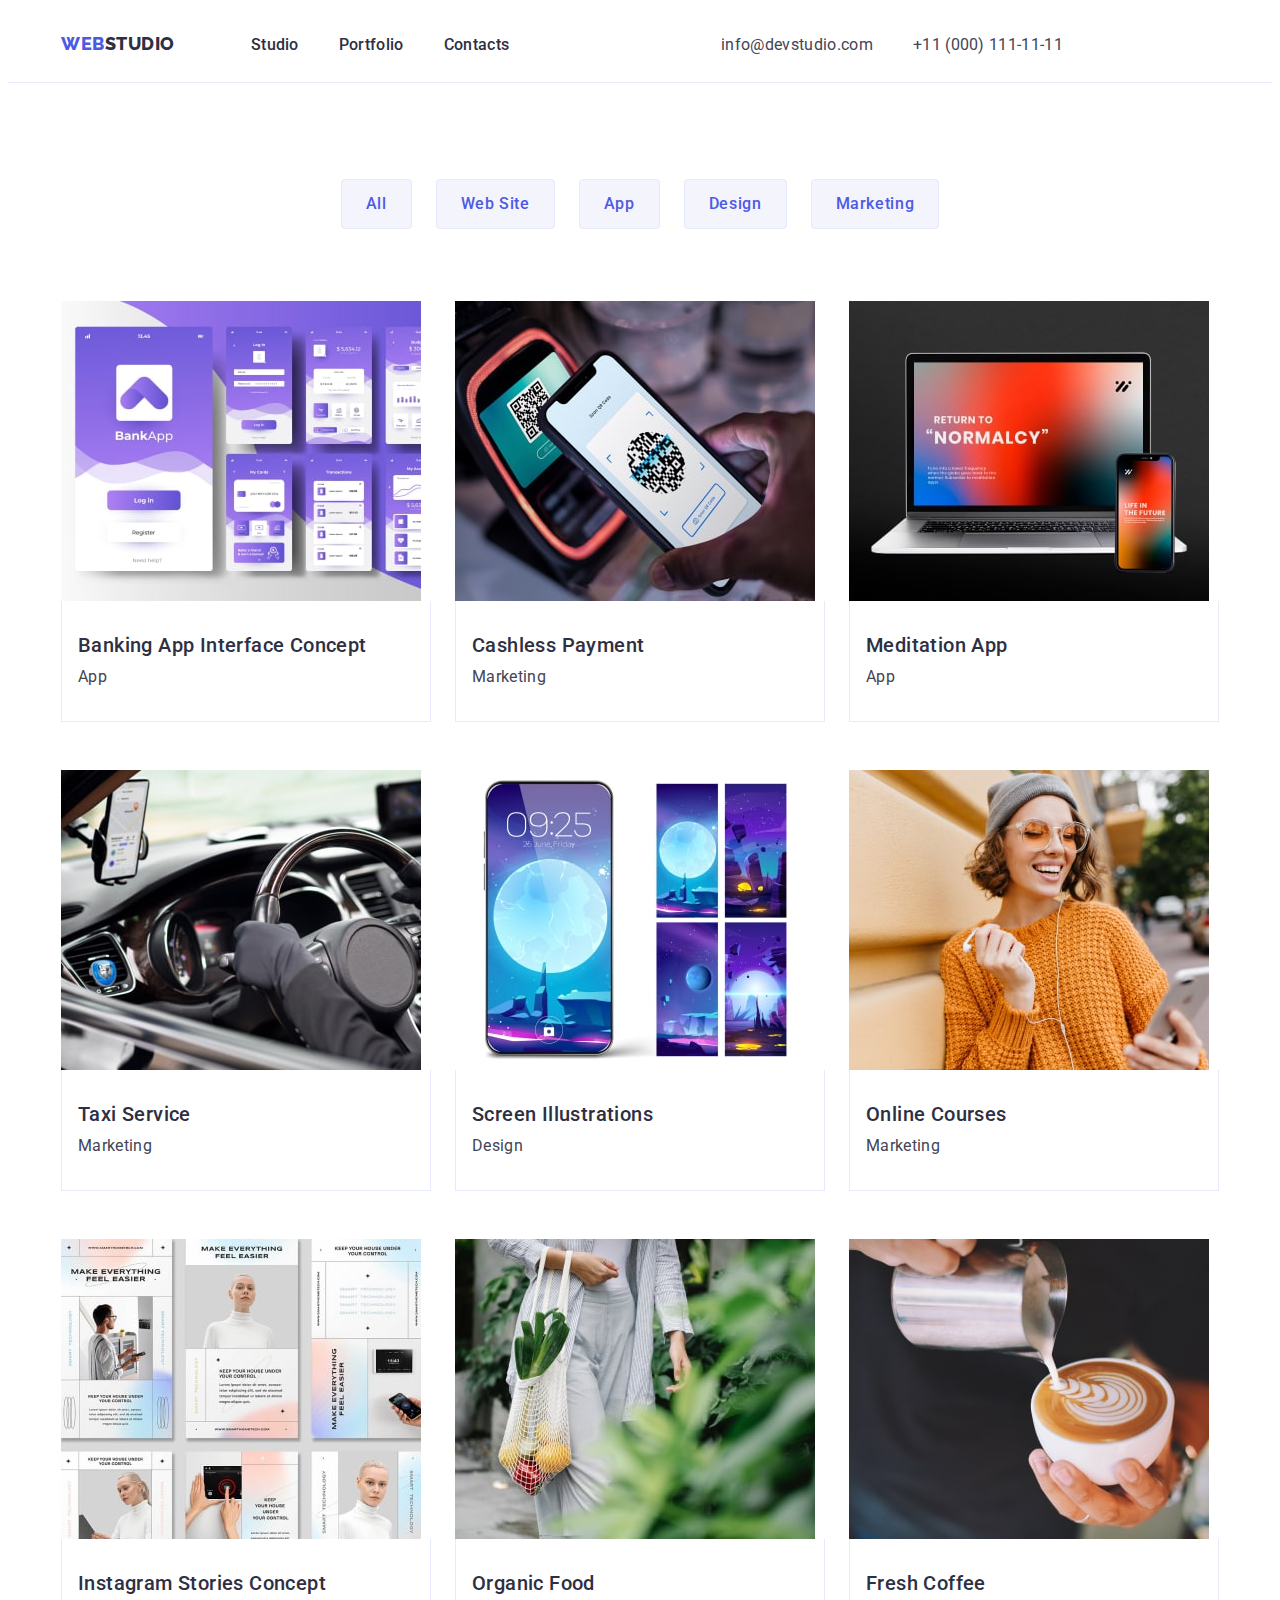
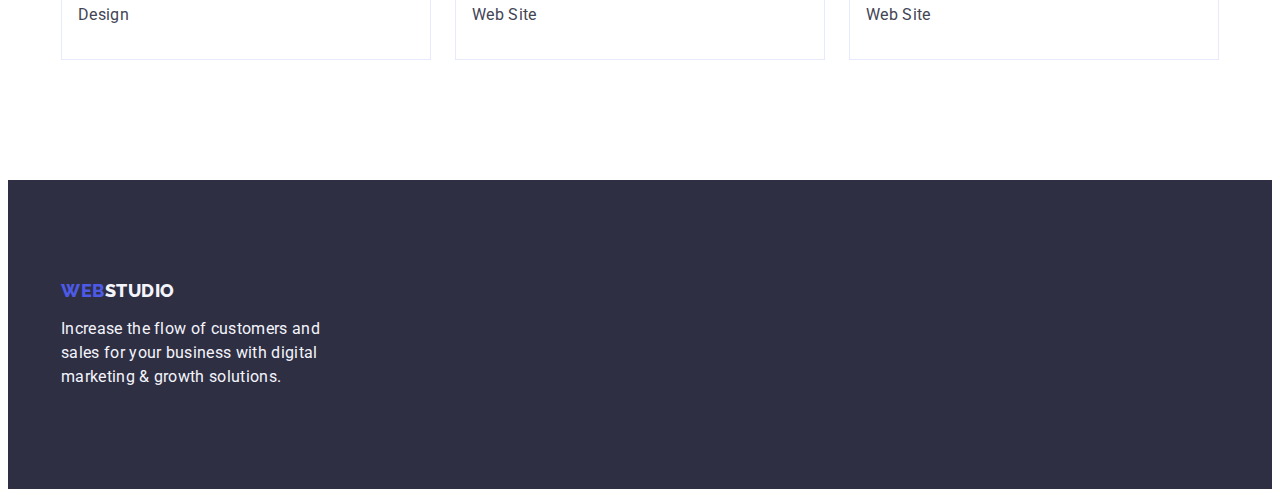
==== portfolio.html @ 689996e5 "Initial commit" ====
<!DOCTYPE html>
<html lang="en">
  <head>
    <meta charset="UTF-8" />
    <meta http-equiv="X-UA-Compatible" content="IE=edge" />
    <meta name="viewport" content="width=device-width, initial-scale=1.0" />
    <title>Portfolio</title>
    <link rel="preconnect" href="https://fonts.googleapis.com" />
    <link rel="preconnect" href="https://fonts.gstatic.com" crossorigin />
    <link
      href="https://fonts.googleapis.com/css2?family=Raleway:wght@800&family=Roboto:wght@400;500;700;900&display=swap"
      rel="stylesheet"
    />
    <link
      rel="stylesheet"
      href="https://cdnjs.cloudflare.com/ajax/libs/modern-normalize/1.1.0/modern-normalize.min.css"
      integrity="sha512-wpPYUAdjBVSE4KJnH1VR1HeZfpl1ub8YT/NKx4PuQ5NmX2tKuGu6U/JRp5y+Y8XG2tV+wKQpNHVUX03MfMFn9Q=="
      crossorigin="anonymous"
      referrerpolicy="no-referrer"
    />
    <link rel="stylesheet" href="./css/styles.css" />
  </head>
  <body>
    <!-- Header -->
    <header class="header">
      <div class="container header-container">
        <nav class="navigation">
          <a class="logo link" href="./index.html"
            >Web<span class="logo-header">Studio</span></a
          >

          <ul class="navigation-list list">
            <li><a class="link menu" href="./index.html">Studio</a></li>
            <li><a class="link menu" href="./portfolio.html">Portfolio</a></li>
            <li><a class="link menu" href="">Contacts</a></li>
          </ul>
        </nav>

        <address class="contacts">
          <ul class="contacts-list list">
            <li>
              <a class="link phone" href="mailto:info@devstudio.com"
                >info@devstudio.com</a
              >
            </li>
            <li>
              <a class="link mail" href="tel:+110001111111"
                >+11 (000) 111-11-11</a
              >
            </li>
          </ul>
        </address>
      </div>
    </header>
    <!-- Main content -->
    <main>
      <section class="projects">
        <div class="container">
          <h1 class="projects-title visually-hidden">projects</h1>
          <ul class="filters-list list">
            <li class="filters-item">
              <button class="portfolio-btn button" type="button">All</button>
            </li>
            <li class="filters-item">
              <button class="portfolio-btn button" type="button">
                Web Site
              </button>
            </li>
            <li class="filters-item">
              <button class="portfolio-btn button" type="button">App</button>
            </li>
            <li class="filters-item">
              <button class="portfolio-btn button" type="button">Design</button>
            </li>
            <li class="filters-item">
              <button class="portfolio-btn button" type="button">
                Marketing
              </button>
            </li>
          </ul>

          <ul class="projects-list list">
            <li class="project-card">
              <a class="project-link" href=""
                ><img
                  src="./images/project1.jpg"
                  alt="project 1"
                  width="360"
                  height="300"
                />
                <div class="portfolio-card-sign">
                  <h2 class="projects-name">Banking App Interface Concept</h2>
                  <p class="portfolio-text">App</p>
                </div>
              </a>
            </li>

            <li class="project-card">
              <a class="project-link" href=""
                ><img
                  src="./images/project2.jpg"
                  alt="project 2"
                  width="360"
                  height="300"
                />
                <div class="portfolio-card-sign">
                  <h2 class="projects-name">Cashless Payment</h2>
                  <p class="portfolio-text">Marketing</p>
                </div>
              </a>
            </li>

            <li class="project-card">
              <a class="project-link" href=""
                ><img
                  src="./images/project3.jpg"
                  alt="project 3"
                  width="360"
                  height="300"
                />
                <div class="portfolio-card-sign">
                  <h2 class="projects-name">Meditation App</h2>
                  <p class="portfolio-text">App</p>
                </div>
              </a>
            </li>

            <li class="project-card">
              <a class="project-link" href=""
                ><img
                  src="./images/project7.jpg"
                  alt="project 7"
                  width="360"
                  height="300"
                />
                <div class="portfolio-card-sign">
                  <h2 class="projects-name">Taxi Service</h2>
                  <p class="portfolio-text">Marketing</p>
                </div>
              </a>
            </li>

            <li class="project-card">
              <a class="project-link" href=""
                ><img
                  src="./images/project8.jpg"
                  alt="project 8"
                  width="360"
                  height="300"
                />
                <div class="portfolio-card-sign">
                  <h2 class="projects-name">Screen Illustrations</h2>
                  <p class="portfolio-text">Design</p>
                </div>
              </a>
            </li>

            <li class="project-card">
              <a class="project-link" href=""
                ><img
                  src="./images/project9.jpg"
                  alt="project 9"
                  width="360"
                  height="300"
                />
                <div class="portfolio-card-sign">
                  <h2 class="projects-name">Online Courses</h2>
                  <p class="portfolio-text">Marketing</p>
                </div>
              </a>
            </li>

            <li class="project-card">
              <a class="project-link" href=""
                ><img
                  src="./images/project10.jpg"
                  alt="project 10"
                  width="360"
                  height="300"
                />
                <div class="portfolio-card-sign">
                  <h2 class="projects-name">Instagram Stories Concept</h2>
                  <p class="portfolio-text">Design</p>
                </div>
              </a>
            </li>

            <li class="project-card">
              <a class="project-link" href=""
                ><img
                  src="./images/project11.jpg"
                  alt="project 11"
                  width="360"
                  height="300"
                />
                <div class="portfolio-card-sign">
                  <h2 class="projects-name">Organic Food</h2>
                  <p class="portfolio-text">Web Site</p>
                </div>
              </a>
            </li>

            <li class="project-card">
              <a class="project-link" href="">
                <img
                  src="./images/project12.jpg"
                  alt="project 12"
                  width="360"
                  height="300"
                />
                <div class="portfolio-card-sign">
                  <h2 class="projects-name">Fresh Coffee</h2>
                  <p class="portfolio-text">Web Site</p>
                </div>
              </a>
            </li>
          </ul>
        </div>
      </section>
    </main>
    <!-- Footer -->
    <footer class="basement">
      <div class="container">
        <a class="logo link" href="./index.html"
          >Web<span class="logo-footer">Studio</span></a
        >
        <p class="basement-text">
          Increase the flow of customers and sales for your business with
          digital marketing & growth solutions.
        </p>
      </div>
    </footer>
  </body>
</html>
---- css/styles.css ----
:root {
  --primary-brand-color: #d9d9d9;
  --pressed-state-color: #404bbf;
  --dark-color: #2e2f42;
  --text-color: #434455;
  --subtle-text-color: #8e8f99;
  --accent-color: #e7e9fc;
  --hero-background: #2e2f42;
  --modal-background: #fcfcfc;
  --logo-color: #4d5ae5;
  --light-background: #ffffff;
  --another-background: #f4f4fd;
}

p,
h1,
h2,
h3,
h4,
h5,
h6 {
  margin: 0;
}

ul {
  margin: 0;
  padding-left: 0;
}

img {
  display: block;
  max-width: 100%;
  height: auto;
}

body {
  font-family: "Roboto", sans-serif;
  color: var(--text-color);
  background-color: var(--light-background);
}

.list {
  list-style: none;
}

.link {
  text-decoration: none;
  color: inherit;
}

.project-link {
  text-decoration: none;
  color: inherit;
}

.link:hover,
.link:focus {
  color: var(--pressed-state-color);
}

.button:hover,
.button:focus {
  background-color: var(--pressed-state-color);
  color: var(--light-background);
  box-shadow: 0px 3px 1px rgba(0, 0, 0, 0.1), 0px 2px 1px rgba(0, 0, 0, 0.08),
    0px 2px 2px rgba(0, 0, 0, 0.12);
  border-radius: 4px;
  border-color: var(--pressed-state-color);
}

.container {
  width: 1158px;
  padding-left: 15px;
  padding-right: 15px;
  margin: 0 auto;
}
/* Header*/
.header {
  border-bottom: 1px solid var(--accent-color);
  padding: 25px 0;
}

.header-container {
  display: flex;
}

.logo {
  font-family: "Raleway", sans-serif;
  font-weight: 800;
  font-size: 18px;
  line-height: 1.17;
  letter-spacing: 0.03em;
  text-transform: uppercase;
  color: var(--logo-color);
  margin-right: 76px;
}

.logo-header {
  color: var(--dark-color);
}

.logo-footer {
  color: var(--another-background);
}

.navigation {
  display: flex;
  margin-right: auto;
}

.navigation-list {
  font-weight: 500;
  font-size: 16px;
  line-height: 1.5;
  letter-spacing: 0.02em;
  color: var(--dark-color);
  display: flex;
  gap: 40px;
}

.contacts {
  font-size: 16px;
  font-style: normal;
  line-height: 1.5;
  letter-spacing: 0.02em;
  color: var(--text-color);
}

.contacts-list {
  display: flex;
}
.menu {
}

.phone {
  margin-right: 40px;
}
.mail {
  margin-right: 156px;
}

.visually-hidden {
  position: absolute;
  top: -150%;
  z-index: -100;
  width: 0;
  height: 0;
  opacity: 0;
  visibility: hidden;
  user-select: none;
  pointer-events: none;
  cursor: none;
  margin: 0;
  padding: 0;
  overflow: hidden;
  border: none;
  outline: none;
  white-space: nowrap;
}

/* Main */

.hero {
  background-color: var(--dark-color);
  padding-top: 188px;
  padding-bottom: 188px;
}

.hero-text {
  font-size: 56px;
  line-height: 1.07;
  text-align: center;
  letter-spacing: 0.02em;
  color: var(--light-background);
  width: 496px;
  margin: 0 auto;
}
.hero-btn {
  min-width: 169px;
  height: 56px;
  background-color: var(--logo-color);
  font-family: inherit;
  font-weight: 500;
  font-size: 16px;
  line-height: 1.5;
  letter-spacing: 0.04em;
  color: var(--light-background);
  cursor: pointer;
  display: block;
  margin: 48px auto 0 auto;
  border: none;
  box-shadow: 0px 4px 4px rgba(0, 0, 0, 0.15);
  border-radius: 4px;
}

.section {
  padding-top: 120px;
  padding-bottom: 120px;
}

.advantages-title {
  font-weight: 500;
  font-size: 20px;
  line-height: 1.2;
  letter-spacing: 0.02em;
  color: var(--dark-color);
}
.advantages-list {
  display: flex;
  gap: 24px;
}
.advantages-list li {
  width: calc((100% - 72px) / 4);
}
.advantages-items {
}
.advantages-list-name {
  font-weight: 500;
  font-size: 20px;
  line-height: 1.2;
  letter-spacing: 0.02em;
  color: var(--dark-color);
  margin-bottom: 8px;
}
.advantages-list-text {
  font-size: 16px;
  line-height: 1.5;
  letter-spacing: 0.02em;
  color: var(--text-color);
}
.works {
  padding-bottom: 120px;
}

.works-title {
  font-size: 36px;
  line-height: 1.11;
  text-align: center;
  letter-spacing: 0.02em;
  text-transform: capitalize;
  color: var(--dark-color);
}
.works-list {
  display: flex;
  gap: 24px;
  margin-top: 72px;
}

.works-list-picture {
  width: calc((100% - 48px) / 3);
}

.team {
  background-color: var(--another-background);
}
.team-title {
  font-size: 36px;
  line-height: 1.11;
  text-align: center;
  letter-spacing: 0.02em;
  text-transform: capitalize;
  color: var(--dark-color);
}
.team-list {
  display: flex;
  gap: 24px;
  margin-top: 72px;
}

.team-list-picture {
  background-color: var(--light-background);
  width: calc((100% - 72px) / 4);
}
.team-list-name {
  font-weight: 500;
  font-size: 20px;
  text-align: center;
  line-height: 1.2;
  letter-spacing: 0.02em;
  color: var(--dark-color);
}
.team-list-text {
  font-size: 16px;
  text-align: center;
  line-height: 1.5;
  letter-spacing: 0.02em;
  color: var(--text-color);
  margin-top: 8px;
}

.team-card-sign {
  padding: 32px 16px;
}

/* FOOTER */

.basement {
  background-color: var(--dark-color);
  padding-top: 100px;
  padding-bottom: 100px;
}

.basement-text {
  font-size: 16px;
  line-height: 1.5;
  letter-spacing: 0.02em;
  color: var(--another-background);
  margin-top: 16px;
  width: 264px;
}

/* Portfolio */

.projects {
  padding-top: 96px;
  padding-bottom: 120px;
}
.projects-title {
  font-weight: 500;
  font-size: 20px;
  line-height: 1.2;
  letter-spacing: 0.02em;
  color: var(--dark-color);
}
.filters-list {
  display: flex;
  gap: 24px;
  justify-content: center;
}

.filters-item {
}
.portfolio-btn {
  background-color: var(--another-background);
  font-family: inherit;
  font-weight: 500;
  font-size: 16px;
  line-height: 1.5;
  letter-spacing: 0.04em;
  color: var(--logo-color);
  cursor: pointer;
  border: 1px solid var(--accent-color);
  border-radius: 4px;
  padding: 12px 24px;
}

.projects-list {
  font-weight: 500;
  font-size: 20px;
  line-height: 1.2;
  letter-spacing: 0.02em;
  color: var(--dark-color);
  display: flex;
  flex-wrap: wrap;
  gap: 48px 24px;
  margin-top: 72px;
}

.projects-list li {
  width: calc((100% - 48px) / 3);
}

.project-card {
}
.projects-name {
  font-weight: 500;
  font-size: 20px;
  line-height: 1.2;
  letter-spacing: 0.02em;
  color: var(--dark-color);
}

.projects-title {
}

.portfolio-text {
  font-weight: 400;
  font-size: 16px;
  line-height: 1.5;
  letter-spacing: 0.02em;
  color: var(--text-color);
  margin-top: 8px;
}

.portfolio-card-sign {
  padding: 32px 16px;
  border-bottom: 1px solid #e7e9fc;
  border-left: 1px solid #e7e9fc;
  border-right: 1px solid #e7e9fc;
}
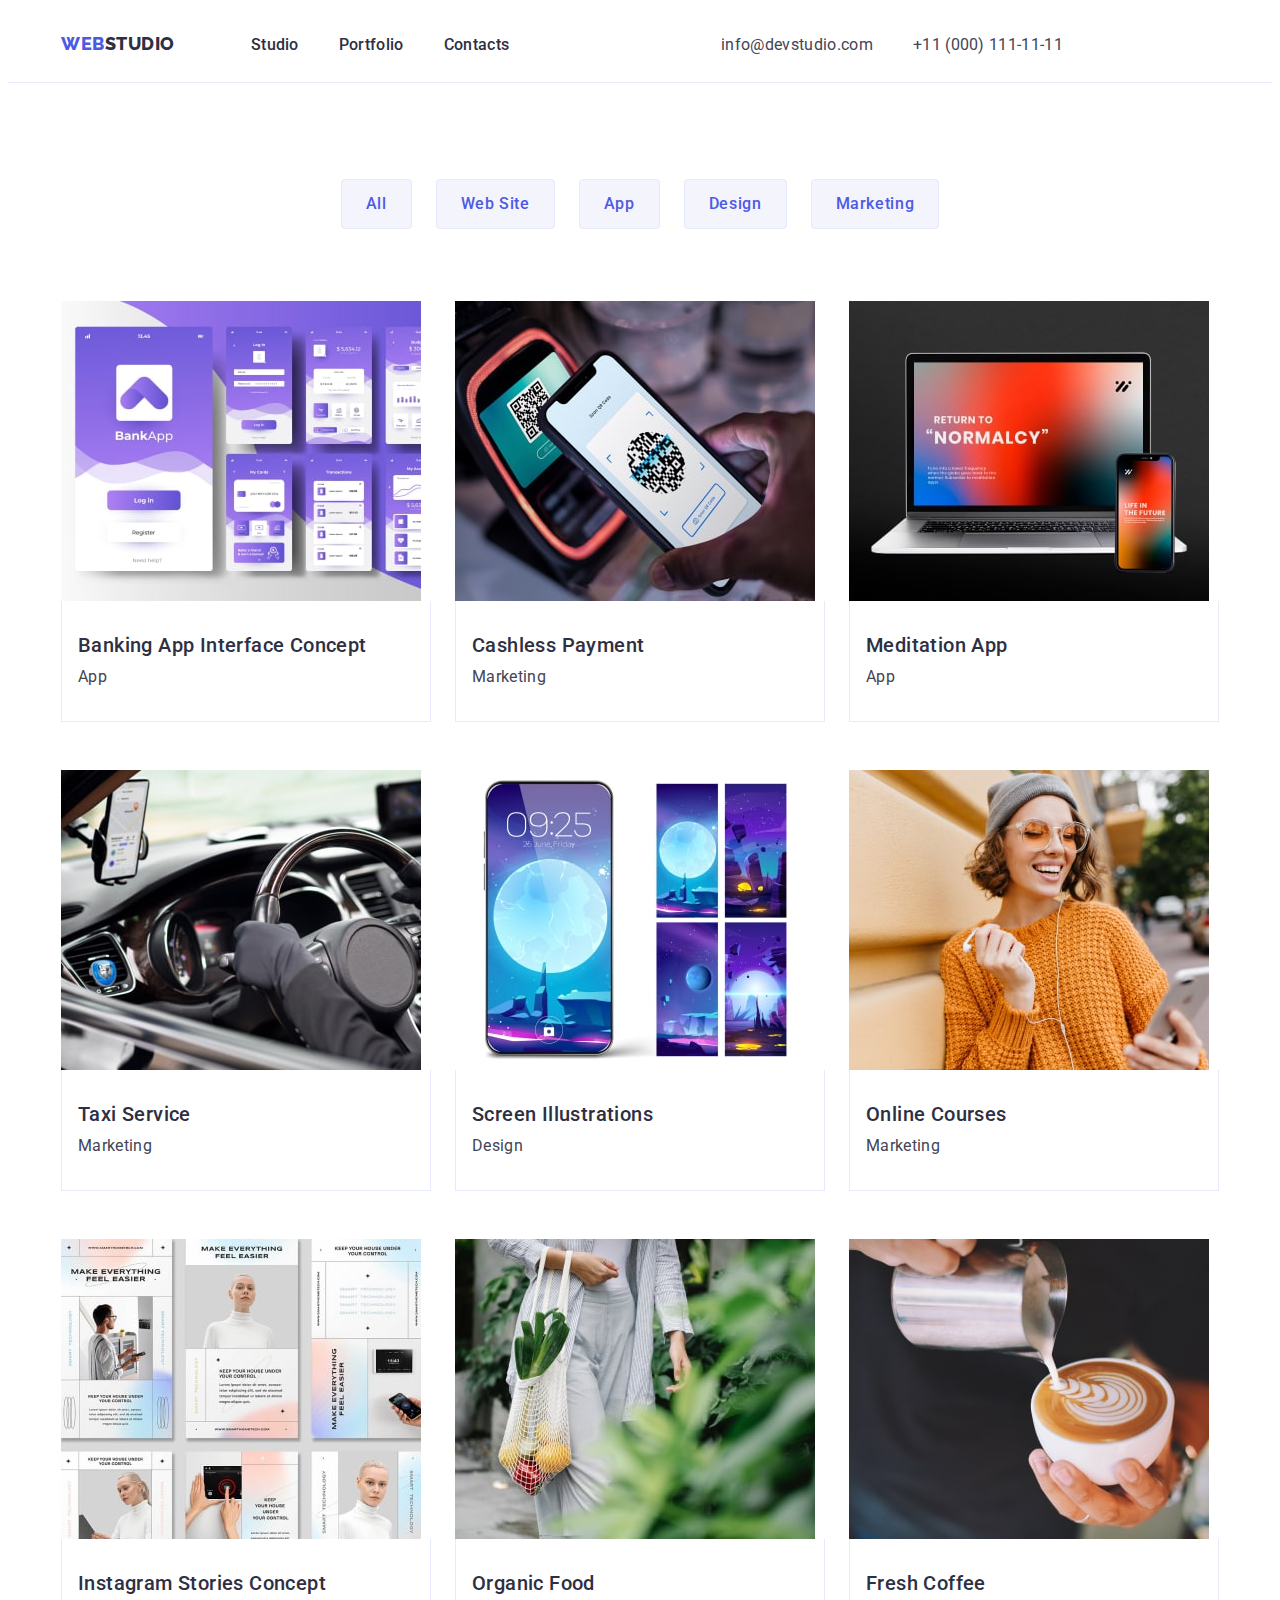
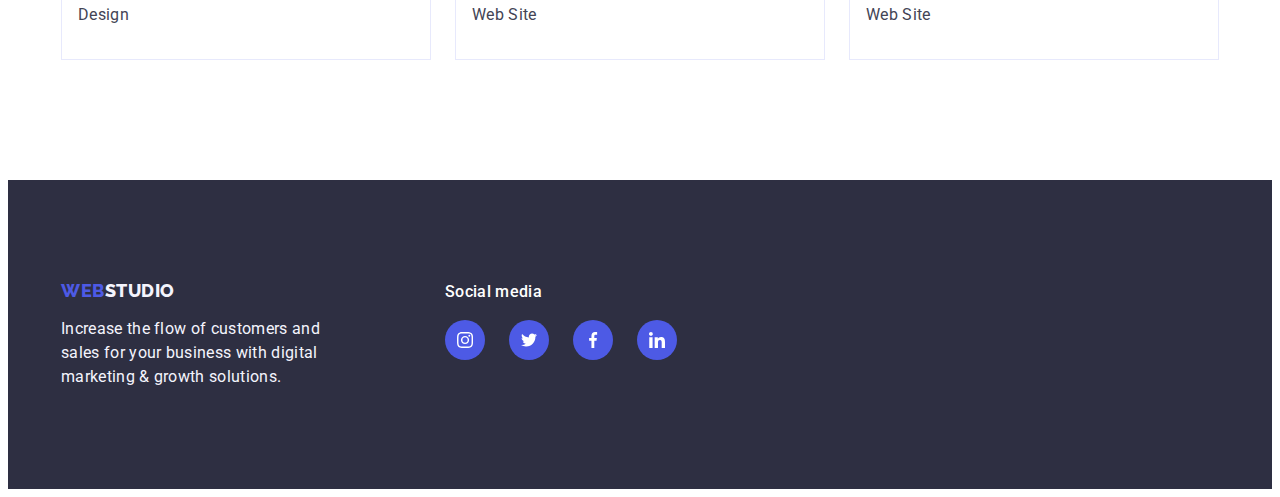
==== commit 8984df2c: "dz_4_2" ====
--- a/portfolio.html
+++ b/portfolio.html
@@ -221,13 +221,46 @@
     <!-- Footer -->
     <footer class="basement">
       <div class="container">
-        <a class="logo link" href="./index.html"
-          >Web<span class="logo-footer">Studio</span></a
-        >
-        <p class="basement-text">
-          Increase the flow of customers and sales for your business with
-          digital marketing & growth solutions.
-        </p>
+        <div class="basement-box">
+          <div class="basement-right">
+            <a class="logo link" href="./index.html"
+              >Web<span class="logo-footer">Studio</span></a
+            >
+            <p class="basement-text">
+              Increase the flow of customers and sales for your business with
+              digital marketing & growth solutions.
+            </p>
+          </div>
+          <div class="basement-left">
+            <h3 class="footer-title">Social media</h3>
+            <ul class="team_soc_list list">
+              <li class="footer_soc_item">
+                <a class="footer_soc_link link" href
+                  ><svg class="footer_soc_icon" width="16" height="16">
+                    <use href="./images/icons.svg#icon-instagram"></use></svg
+                ></a>
+              </li>
+              <li class="footer_soc_item">
+                <a class="footer_soc_link link" href
+                  ><svg class="footer_soc_icon" width="16" height="16">
+                    <use href="./images/icons.svg#icon-twitter"></use></svg
+                ></a>
+              </li>
+              <li class="footer_soc_item">
+                <a class="footer_soc_link link" href
+                  ><svg class="footer_soc_icon" width="16" height="16">
+                    <use href="./images/icons.svg#icon-facebook"></use></svg
+                ></a>
+              </li>
+              <li class="footer_soc_item">
+                <a class="footer_soc_link link" href
+                  ><svg class="footer_soc_icon" width="16" height="16">
+                    <use href="./images/icons.svg#icon-linkedin"></use></svg
+                ></a>
+              </li>
+            </ul>
+          </div>
+        </div>
       </div>
     </footer>
   </body>
--- a/css/styles.css
+++ b/css/styles.css
@@ -162,6 +162,16 @@
 
 .hero {
   background-color: var(--dark-color);
+  background-image: linear-gradient(
+      rgba(46, 47, 66, 0.7),
+      rgba(46, 47, 66, 0.7)
+    ),
+    url(../images/people_office.jpg);
+  background-repeat: no-repeat;
+  background-position: center;
+  background-size: cover;
+  width: 1440px;
+  margin: 0 auto;
   padding-top: 188px;
   padding-bottom: 188px;
 }
@@ -198,6 +208,17 @@
   padding-bottom: 120px;
 }
 
+.advantages-icon {
+  width: 264px;
+  height: 112px;
+  display: flex;
+  align-items: center;
+  justify-content: center;
+  background-color: var(--another-background);
+  border-radius: 4px;
+  margin-bottom: 8px;
+}
+
 .advantages-title {
   font-weight: 500;
   font-size: 20px;
@@ -270,6 +291,9 @@
 .team-list-picture {
   background-color: var(--light-background);
   width: calc((100% - 72px) / 4);
+  box-shadow: 0px 1px 6px rgba(46, 47, 66, 0.08),
+    0px 1px 1px rgba(46, 47, 66, 0.16), 0px 2px 1px rgba(46, 47, 66, 0.08);
+  border-radius: 0px 0px 4px 4px;
 }
 .team-list-name {
   font-weight: 500;
@@ -286,10 +310,88 @@
   letter-spacing: 0.02em;
   color: var(--text-color);
   margin-top: 8px;
+  margin-bottom: 8px;
 }
 
 .team-card-sign {
   padding: 32px 16px;
+}
+
+.team_soc_list {
+  display: flex;
+  justify-content: center;
+  gap: 24px;
+}
+
+.team_soc_item {
+  width: 40px;
+  height: 40px;
+}
+.team_soc_link {
+  width: 100%;
+  height: 100%;
+  border-radius: 50%;
+  background-color: var(--logo-color);
+  display: flex;
+  align-items: center;
+  justify-content: center;
+}
+
+.team_soc_link:hover {
+  background-color: var(--pressed-state-color);
+}
+
+.team_soc_icon {
+  fill: #ffffff;
+}
+
+.customers {
+  padding: 120px 156px;
+}
+
+.customers-title {
+  font-size: 36px;
+  line-height: 1.11;
+  text-align: center;
+  letter-spacing: 0.02em;
+  text-transform: capitalize;
+  color: var(--dark-color);
+}
+
+.customers-list {
+  display: flex;
+  justify-content: center;
+  gap: 24px;
+  margin-top: 72px;
+}
+
+.customer-icon {
+  width: 168px;
+  height: 88px;
+}
+
+.customer-icon-link {
+  width: 100%;
+  height: 100%;
+  border: 1px solid #8e8f99;
+  border-radius: 4px;
+  display: flex;
+  align-items: center;
+  justify-content: center;
+}
+
+.customer-icon-pics {
+  fill: var(--subtle-text-color);
+}
+
+.customer-icon-link:hover,
+.customer-icon-link:focus {
+  border-color: var(--pressed-state-color);
+}
+
+.customer-icon-link:hover > .customer-icon-pics,
+.customer-icon-link:focus > .customer-icon-pics {
+  fill: var(--pressed-state-color);
 }
 
 /* FOOTER */
@@ -307,6 +409,47 @@
   color: var(--another-background);
   margin-top: 16px;
   width: 264px;
+}
+.basement-box {
+  display: flex;
+  align-items: start;
+  gap: 120px;
+}
+
+.basement-left {
+}
+.footer-title {
+  font-weight: 500;
+  font-size: 16px;
+  line-height: 1.5;
+  letter-spacing: 0.02em;
+  color: var(--light-background);
+  margin-bottom: 16px;
+}
+.team_soc_list {
+}
+
+.footer_soc_item {
+  width: 40px;
+  height: 40px;
+}
+.footer_soc_link {
+  width: 100%;
+  height: 100%;
+  border-radius: 50%;
+  background-color: var(--logo-color);
+  display: flex;
+  align-items: center;
+  justify-content: center;
+}
+
+.footer_soc_icon {
+  fill: #ffffff;
+}
+
+.footer_soc_link:hover,
+.footer_soc_link:focus {
+  background-color: #31d0aa;
 }
 
 /* Portfolio */
@@ -344,6 +487,12 @@
   padding: 12px 24px;
 }
 
+.portfolio-btn :hover,
+.portfolio-btn :focus {
+  box-shadow: 0px 3px 1px rgba(0, 0, 0, 0.1), 0px 2px 1px rgba(0, 0, 0, 0.08),
+    0px 2px 2px rgba(0, 0, 0, 0.12);
+}
+
 .projects-list {
   font-weight: 500;
   font-size: 20px;
@@ -356,11 +505,15 @@
   margin-top: 72px;
 }
 
+/*box-shadow: 0px 1px 6px rgba(46, 47, 66, 0.08), 0px 1px 1px rgba(46, 47, 66, 0.16), 0px 2px 1px rgba(46, 47, 66, 0.08);*/
+
 .projects-list li {
   width: calc((100% - 48px) / 3);
 }
 
-.project-card {
+.project-card :hover > .portfolio-card-sign {
+  box-shadow: 0px 1px 6px rgba(46, 47, 66, 0.08),
+    0px 1px 1px rgba(46, 47, 66, 0.16), 0px 2px 1px rgba(46, 47, 66, 0.08);
 }
 .projects-name {
   font-weight: 500;
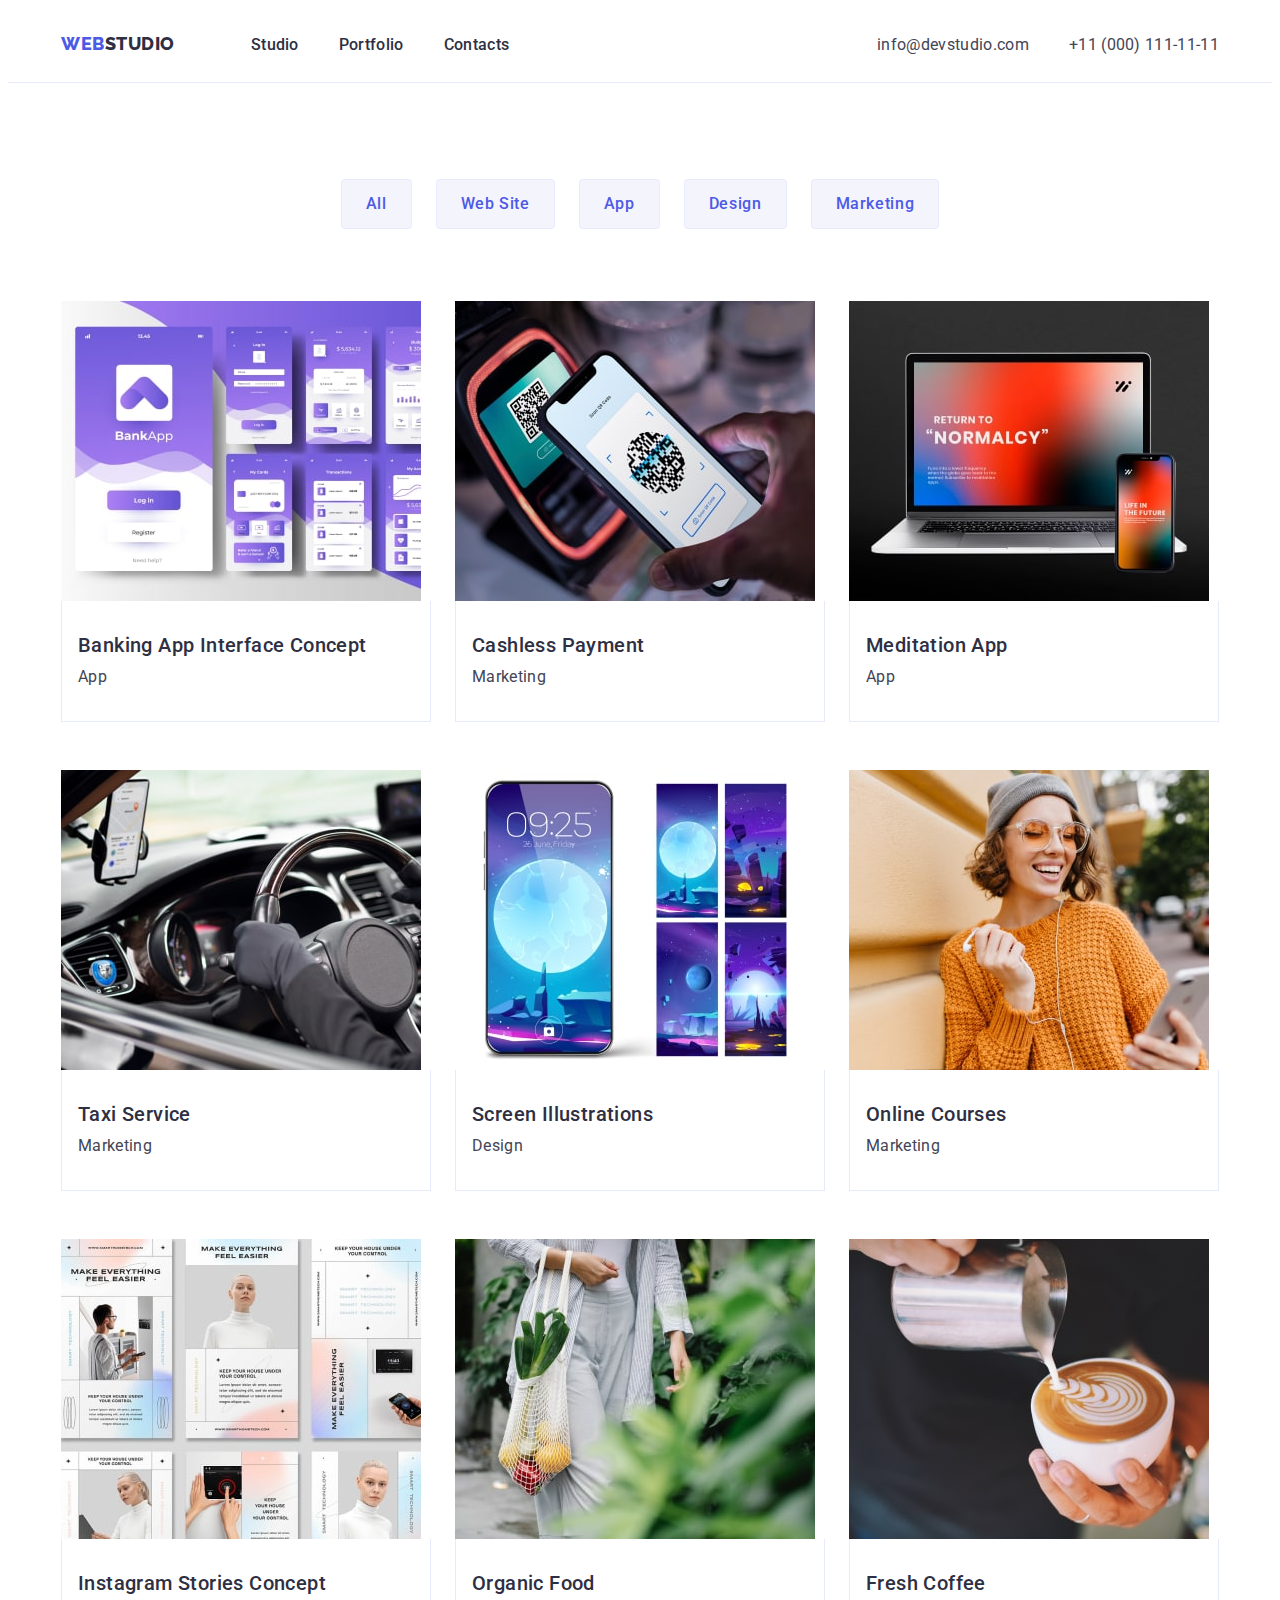
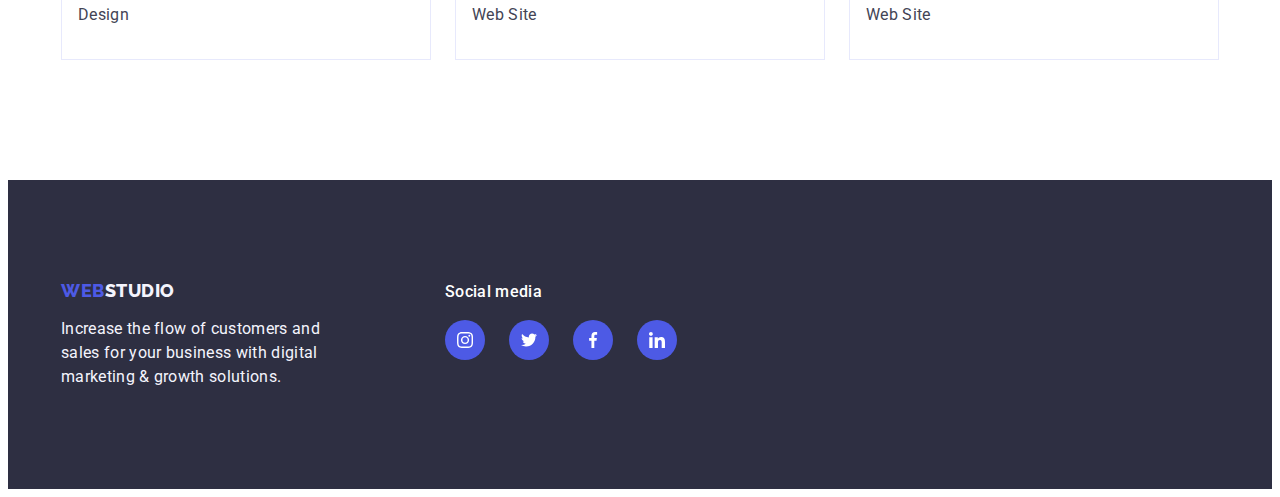
==== commit 6a5e74d8: "dz_4_4" ====
--- a/portfolio.html
+++ b/portfolio.html
@@ -232,28 +232,28 @@
             </p>
           </div>
           <div class="basement-left">
-            <h3 class="footer-title">Social media</h3>
+            <p class="footer-title">Social media</p>
             <ul class="team_soc_list list">
               <li class="footer_soc_item">
-                <a class="footer_soc_link link" href
+                <a class="footer_soc_link link" href="#"
                   ><svg class="footer_soc_icon" width="16" height="16">
                     <use href="./images/icons.svg#icon-instagram"></use></svg
                 ></a>
               </li>
               <li class="footer_soc_item">
-                <a class="footer_soc_link link" href
+                <a class="footer_soc_link link" href="#"
                   ><svg class="footer_soc_icon" width="16" height="16">
                     <use href="./images/icons.svg#icon-twitter"></use></svg
                 ></a>
               </li>
               <li class="footer_soc_item">
-                <a class="footer_soc_link link" href
+                <a class="footer_soc_link link" href="#"
                   ><svg class="footer_soc_icon" width="16" height="16">
                     <use href="./images/icons.svg#icon-facebook"></use></svg
                 ></a>
               </li>
               <li class="footer_soc_item">
-                <a class="footer_soc_link link" href
+                <a class="footer_soc_link link" href="#"
                   ><svg class="footer_soc_icon" width="16" height="16">
                     <use href="./images/icons.svg#icon-linkedin"></use></svg
                 ></a>
--- a/css/styles.css
+++ b/css/styles.css
@@ -136,7 +136,6 @@
   margin-right: 40px;
 }
 .mail {
-  margin-right: 156px;
 }
 
 .visually-hidden {
@@ -340,13 +339,15 @@
 .team_soc_link:hover {
   background-color: var(--pressed-state-color);
 }
-
+.team_soc_link:focus {
+  background-color: var(--pressed-state-color);
+}
 .team_soc_icon {
   fill: #ffffff;
 }
 
 .customers {
-  padding: 120px 156px;
+  padding: 120px 0px;
 }
 
 .customers-title {
@@ -487,8 +488,8 @@
   padding: 12px 24px;
 }
 
-.portfolio-btn :hover,
-.portfolio-btn :focus {
+.portfolio-btn:hover,
+.portfolio-btn:focus {
   box-shadow: 0px 3px 1px rgba(0, 0, 0, 0.1), 0px 2px 1px rgba(0, 0, 0, 0.08),
     0px 2px 2px rgba(0, 0, 0, 0.12);
 }
@@ -511,7 +512,7 @@
   width: calc((100% - 48px) / 3);
 }
 
-.project-card :hover > .portfolio-card-sign {
+.project-link:hover > .portfolio-card-sign {
   box-shadow: 0px 1px 6px rgba(46, 47, 66, 0.08),
     0px 1px 1px rgba(46, 47, 66, 0.16), 0px 2px 1px rgba(46, 47, 66, 0.08);
 }
